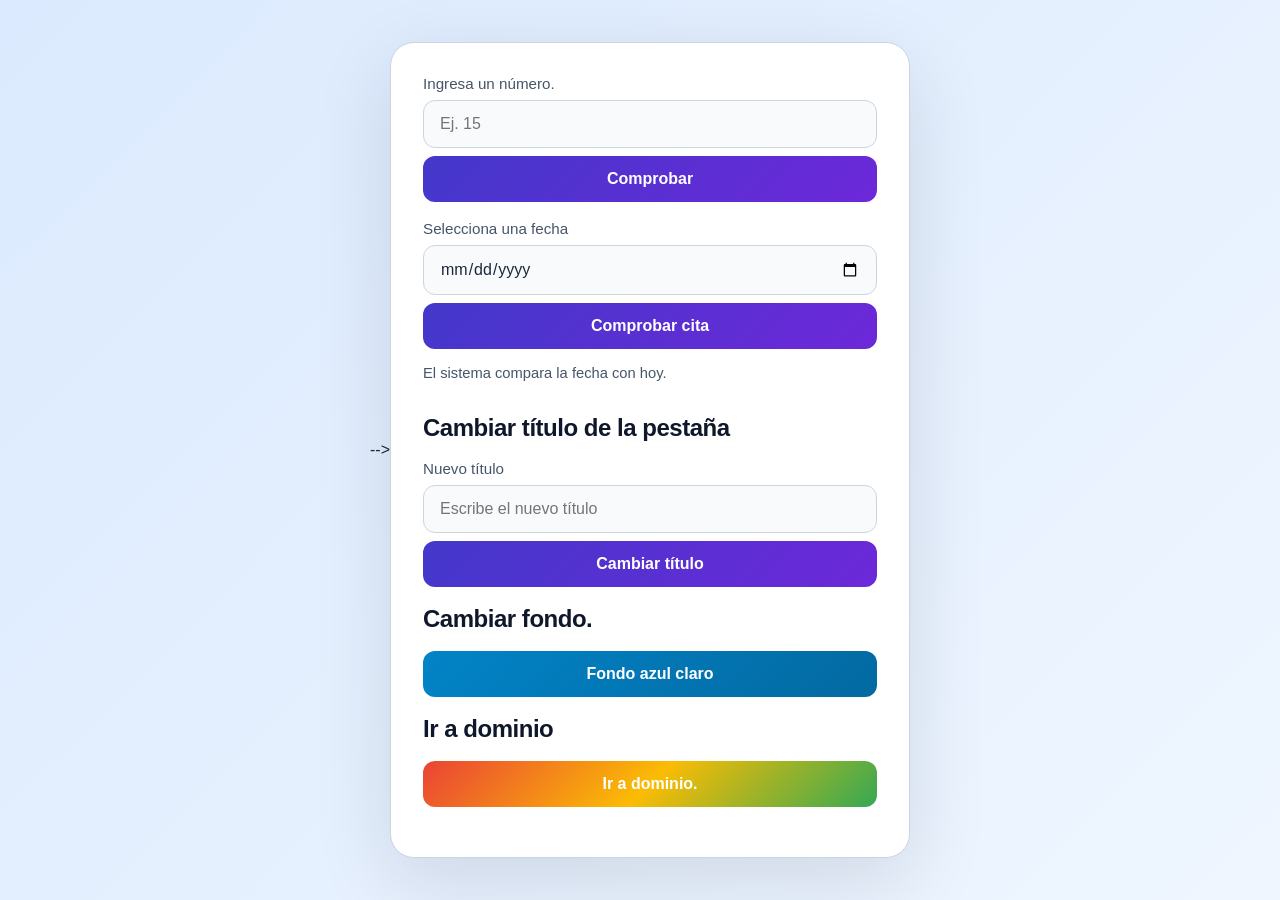
==== index.html @ ba6d97a2 "test" ====
<!DOCTYPE html>
<html lang="en">

<head>
    <meta charset="UTF-8">
    <meta name="viewport" content="width=device-width, initial-scale=1.0">
    <title>Document.</title>
    <link rel="stylesheet" href="c:xampp/htdocs/asset/css/stylos.css">
    <style>
        :root {
            --bg: #eef4ff;
            --card: #ffffff;
            --text: #1d2939;
            --muted: #475569;
            --accent: #4f46e5;
            --border: #cbd5e1;
        }

        * {
            box-sizing: border-box;
        }

        html {
            scroll-behavior: smooth;
        }

        body {
            margin: 0;
            min-height: 100vh;
            background: linear-gradient(135deg, #dbeafe 0%, #eff6ff 100%);
            background-attachment: fixed;
            color: var(--text);
            font-family: -apple-system, BlinkMacSystemFont, "Segoe UI", Roboto, "Helvetica Neue", Arial, sans-serif;
            display: flex;
            align-items: center;
            justify-content: center;
            padding: 16px;
        }

        .page {
            width: 100%;
            max-width: 520px;
            background: var(--card);
            border: 1px solid var(--border);
            border-radius: 20px;
            box-shadow: 0 20px 60px rgba(15, 23, 42, 0.1);
            padding: 24px;
            animation: slideIn 0.4s ease;
        }

        @keyframes slideIn {
            from {
                opacity: 0;
                transform: translateY(10px);
            }

            to {
                opacity: 1;
                transform: translateY(0);
            }
        }

        .page h2 {
            margin-top: 0;
            margin-bottom: 18px;
            color: #0f172a;
            font-size: clamp(1.25rem, 5vw, 1.5rem);
            letter-spacing: -0.02em;
        }

        .field {
            display: grid;
            gap: 8px;
            margin-bottom: 18px;
        }

        label {
            font-size: clamp(0.875rem, 2vw, 0.95rem);
            color: var(--muted);
            font-weight: 500;
        }

        input[type="number"],
        input[type="date"],
        input[type="text"] {
            width: 100%;
            padding: 14px 16px;
            border: 1px solid #cbd5e1;
            border-radius: 12px;
            background: #f8fafc;
            color: var(--text);
            font-size: clamp(0.95rem, 2vw, 1rem);
            transition: border-color 0.2s ease, box-shadow 0.2s ease;
            font-family: inherit;
        }

        input:focus {
            outline: none;
            border-color: var(--accent);
            box-shadow: 0 0 0 4px rgba(79, 70, 229, 0.12);
        }

        .button-row {
            display: grid;
            gap: 10px;
        }

        button {
            cursor: pointer;
            border: none;
            border-radius: 12px;
            padding: 14px 18px;
            font-size: clamp(0.95rem, 2vw, 1rem);
            font-weight: 600;
            color: white;
            background: linear-gradient(135deg, #4338ca 0%, #6d28d9 100%);
            transition: transform 0.15s ease, box-shadow 0.15s ease;
            min-height: 44px;
            font-family: inherit;
            -webkit-tap-highlight-color: transparent;
        }

        button:hover {
            transform: translateY(-2px);
            box-shadow: 0 16px 30px rgba(79, 70, 229, 0.18);
        }

        button:active {
            transform: translateY(0);
        }

        button:focus {
            outline: 2px solid var(--accent);
            outline-offset: 2px;
        }

        .note {
            margin-top: 8px;
            font-size: clamp(0.85rem, 2vw, 0.92rem);
            color: var(--muted);
        }

        /* Mobile First -- Estilos base para móviles */
        @media (max-width: 480px) {
            body {
                padding: 12px;
                min-height: 100dvh;
            }

            .page {
                padding: 20px;
                border-radius: 16px;
            }

            .page h2 {
                margin-bottom: 16px;
            }

            .field {
                gap: 6px;
                margin-bottom: 16px;
            }

            input[type="number"],
            input[type="date"],
            input[type="text"] {
                padding: 12px 14px;
            }

            button {
                padding: 12px 16px;
                min-height: 48px;
                border-radius: 10px;
            }
        }

        /* Tablets */
        @media (min-width: 481px) and (max-width: 768px) {
            body {
                padding: 20px;
            }

            .page {
                padding: 28px;
            }
        }

        /* Desktop */
        @media (min-width: 769px) {
            body {
                padding: 24px;
            }

            .page {
                padding: 32px;
                box-shadow: 0 24px 80px rgba(15, 23, 42, 0.12);
            }

            button:hover {
                transform: translateY(-1px);
            }
        }

        /* Landscape mode en móviles */
        @media (max-height: 500px) and (orientation: landscape) {
            body {
                min-height: auto;
                padding: 10px;
            }

            .page {
                padding: 16px;
                max-height: 90vh;
                overflow-y: auto;
            }

            .page h2 {
                margin-bottom: 12px;
            }

            .field {
                margin-bottom: 12px;
            }
        }

        /* Pantallas grandes */
        @media (min-width: 1024px) {
            .page {
                border-radius: 24px;
            }

            button {
                border-radius: 12px;
            }
        }

        /* Dark mode support */
        @media (prefers-color-scheme: dark) {
            :root {
                --card: #1e293b;
                --text: #f1f5f9;
                --muted: #94a3b8;
                --border: #334155;
            }

            body {
                background: linear-gradient(135deg, #0f172a 0%, #1e293b 100%);
            }

            input[type="number"],
            input[type="date"],
            input[type="text"] {
                background: #334155;
                color: #f1f5f9;
            }
        }

        /* Reduce motion */
        @media (prefers-reduced-motion: reduce) {
            * {
                animation-duration: 0.01ms !important;
                animation-iteration-count: 1 !important;
                transition-duration: 0.01ms !important;
            }
        }
    </style>-->
</head>

<body>
    <div class="page">
        <div class="field">
            <label for="numeroinput">Ingresa un número.</label>
            <input type="number" id="numeroinput" placeholder="Ej. 15">
            <button onclick="comprobar()">Comprobar</button>
        </div>

        <div class="field">
            <label for="dateinput">Selecciona una fecha</label>
            <input type="date" id="dateinput">
            <button onclick="comprobar2()">Comprobar cita</button>
            <p class="note">El sistema compara la fecha con hoy.</p>
        </div>

        <h2>Cambiar título de la pestaña</h2>
        <div class="field">
            <label for="nuevoTitulo">Nuevo título</label>
            <input type="text" id="nuevoTitulo" placeholder="Escribe el nuevo título">
            <button id="btnCambiar">Cambiar título</button>
        </div>

        <h2>Cambiar fondo.</h2>
        <div class="field">
            <button id="btnAzul" style="background: linear-gradient(135deg, #0284c7 0%, #0369a1 100%);">Fondo azul
                claro</button>
        </div>

        <h2>Ir a dominio</h2>
        <div class="field">
            <button id="btnGoogle"
                style="background: linear-gradient(135deg, #ea4335 0%, #fbbc04 50%, #34a853 100%);">Ir a
                dominio.</button>
        </div>
    </div>

    <script>

        document.getElementById("btnCambiar").addEventListener("click", () => {
            const titulo = document.getElementById("nuevoTitulo").value;

            if (titulo.trim() !== "") {
                document.title = titulo;
            }
        });

        document.getElementById("btnAzul").addEventListener("click", () => {
            document.body.style.background = "linear-gradient(135deg, #7dd3fc 0%, #38bdf8 100%)";
        });

        document.getElementById("btnGoogle").addEventListener("click", () => {
            window.location.href = "https://confident-perlman.87-106-228-101.plesk.page/";
        });







        function comprobar() {
            let numeroInput = document.getElementById("numeroinput").value;

            if (numeroInput > 0) {
                alert("positivo");
            }
            else { alert("negativo"); }

        }

        function comprobar2() {
            let ahora = new Date();
            //let aqui = ahora.toLocaleDateString('es-ES');

            let anio = ahora.getFullYear(); // Año (4 dígitos)
            let mes = ahora.getMonth() + 1; // Mes (0 = enero, 11 = diciembre)
            let dia = ahora.getDate(); // Día del mes (1-31)

            let aqui =
                String(anio).padStart(2, '0') + '-' +
                String(mes).padStart(2, '0') + '-' +
                dia;

            let dateInput = document.getElementById("dateinput").value;

            console.log(aqui);

            console.log(dateInput);

            if (aqui === dateInput) {
                alert("Hoy es tu cita");
            }

            else if (aqui > dateInput) {
                alert("perdiste la cita");
            }

            else {
                alert("tu cita sera en brebe");
            }


        }


    </script>
</body>

</html>
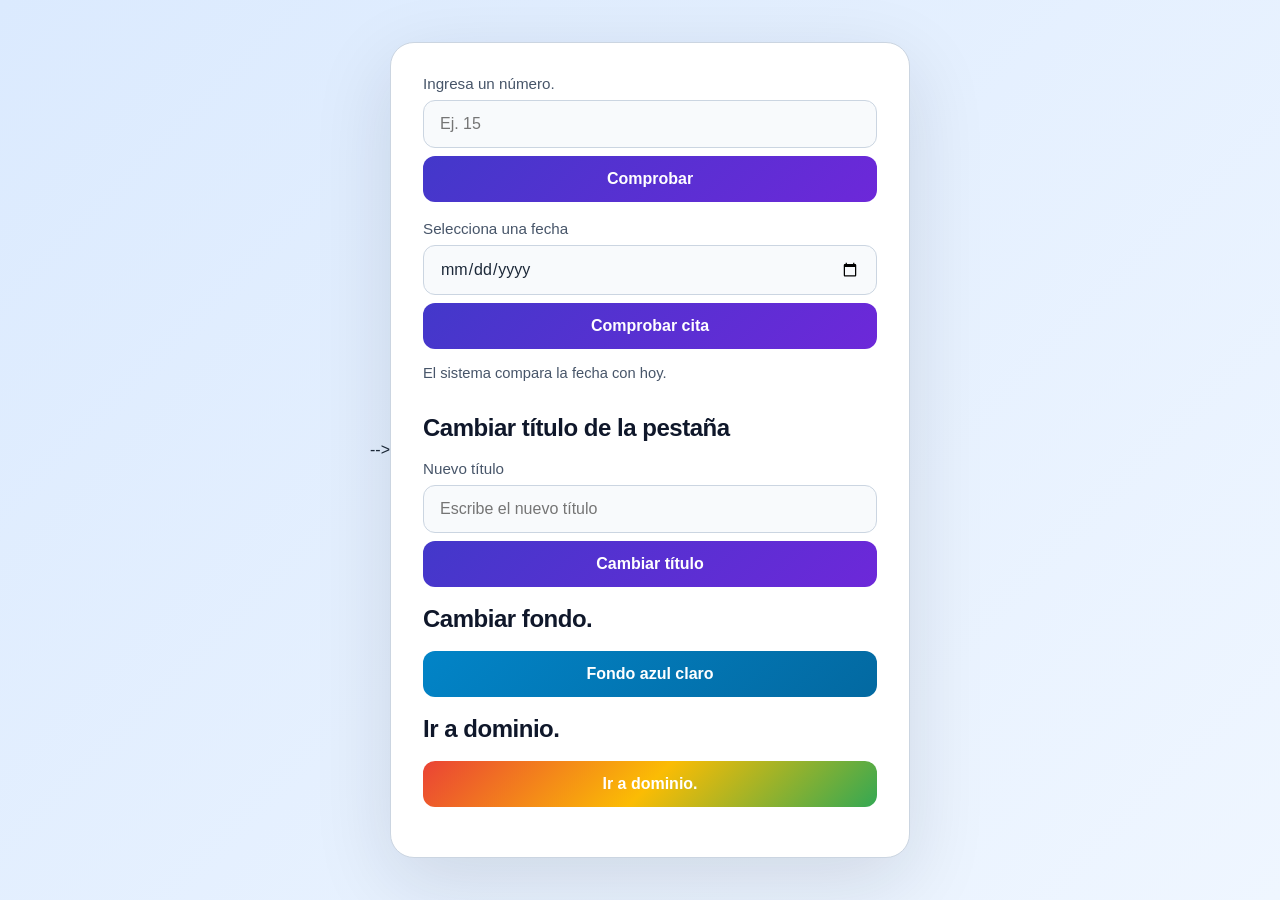
==== commit bb8e890e: "test" ====
--- a/index.html
+++ b/index.html
@@ -294,7 +294,7 @@
                 claro</button>
         </div>
 
-        <h2>Ir a dominio</h2>
+        <h2>Ir a dominio.</h2>
         <div class="field">
             <button id="btnGoogle"
                 style="background: linear-gradient(135deg, #ea4335 0%, #fbbc04 50%, #34a853 100%);">Ir a
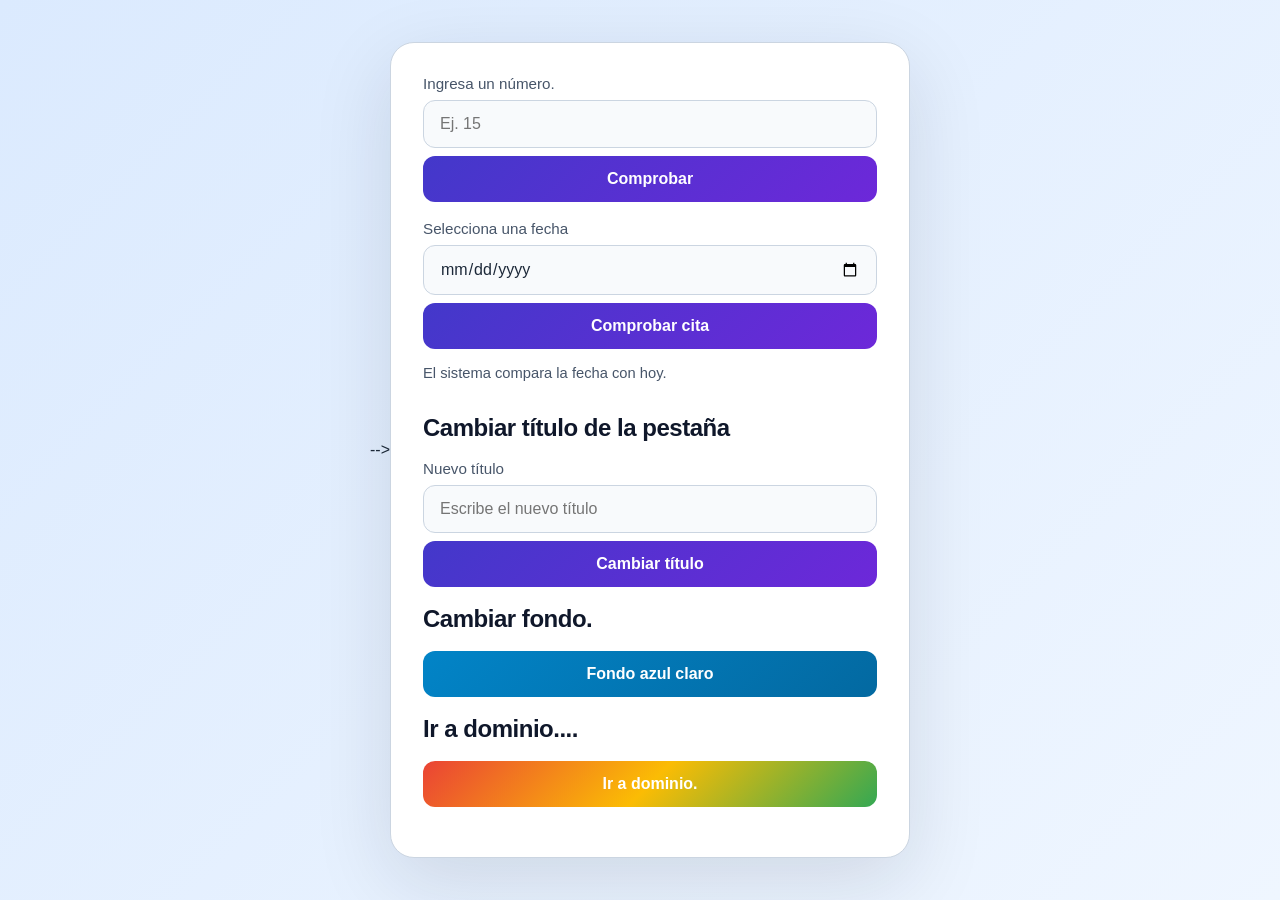
==== commit 8b054c36: "test" ====
--- a/index.html
+++ b/index.html
@@ -294,7 +294,7 @@
                 claro</button>
         </div>
 
-        <h2>Ir a dominio.</h2>
+        <h2>Ir a dominio....</h2>
         <div class="field">
             <button id="btnGoogle"
                 style="background: linear-gradient(135deg, #ea4335 0%, #fbbc04 50%, #34a853 100%);">Ir a
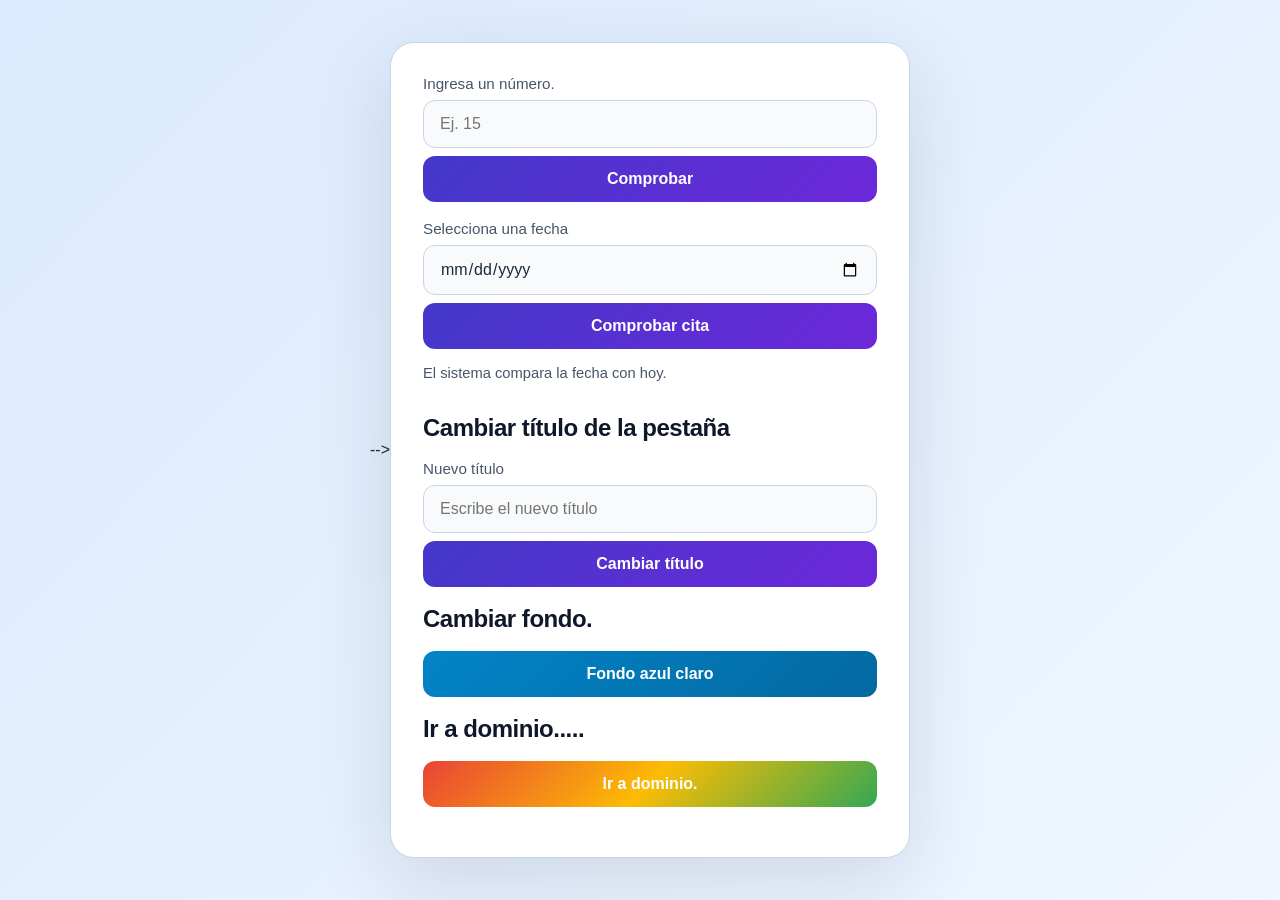
==== commit 05b811b8: "test" ====
--- a/index.html
+++ b/index.html
@@ -294,7 +294,7 @@
                 claro</button>
         </div>
 
-        <h2>Ir a dominio....</h2>
+        <h2>Ir a dominio.....</h2>
         <div class="field">
             <button id="btnGoogle"
                 style="background: linear-gradient(135deg, #ea4335 0%, #fbbc04 50%, #34a853 100%);">Ir a
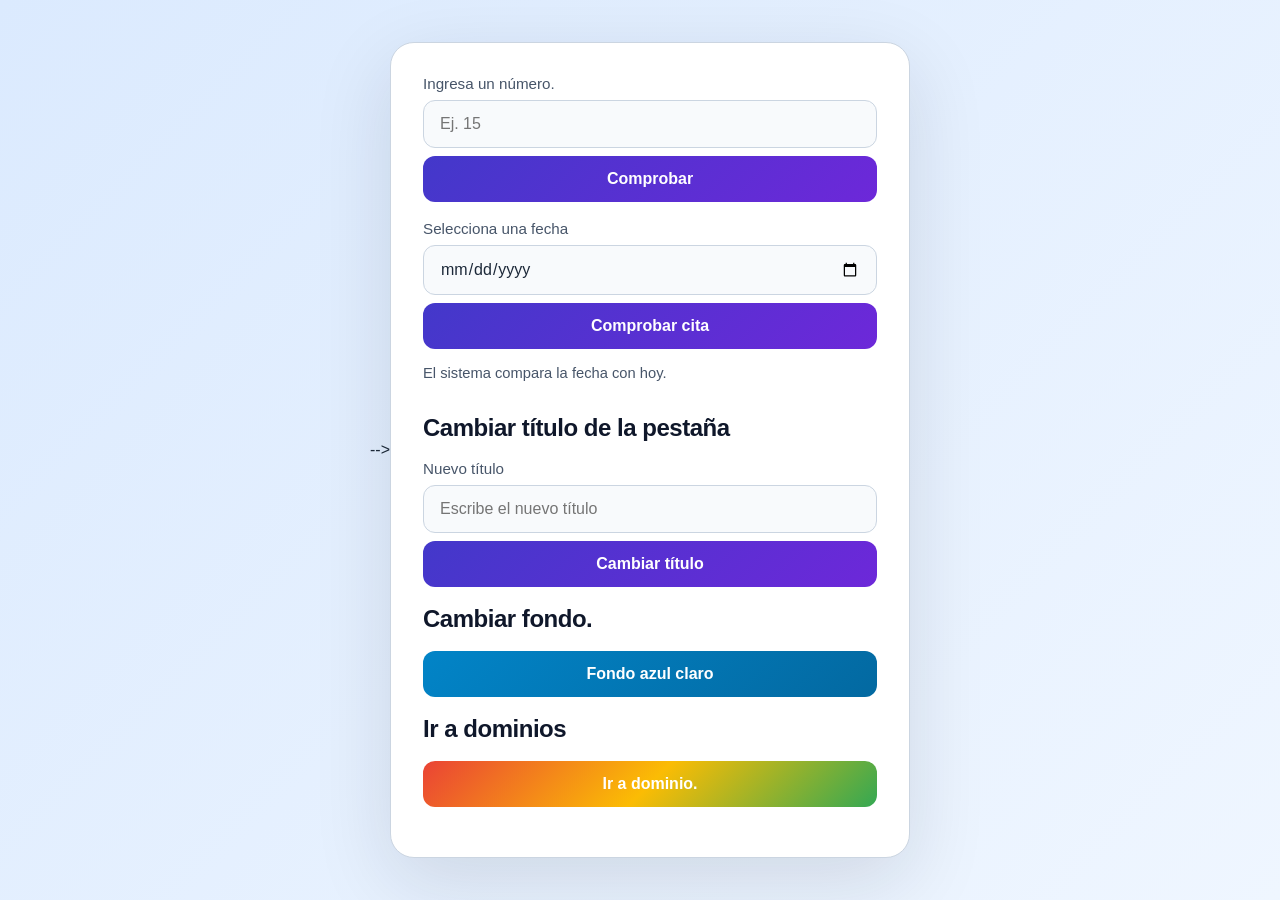
==== commit b56e6a91: "test" ====
--- a/index.html
+++ b/index.html
@@ -294,7 +294,7 @@
                 claro</button>
         </div>
 
-        <h2>Ir a dominio.....</h2>
+        <h2>Ir a dominios</h2>
         <div class="field">
             <button id="btnGoogle"
                 style="background: linear-gradient(135deg, #ea4335 0%, #fbbc04 50%, #34a853 100%);">Ir a
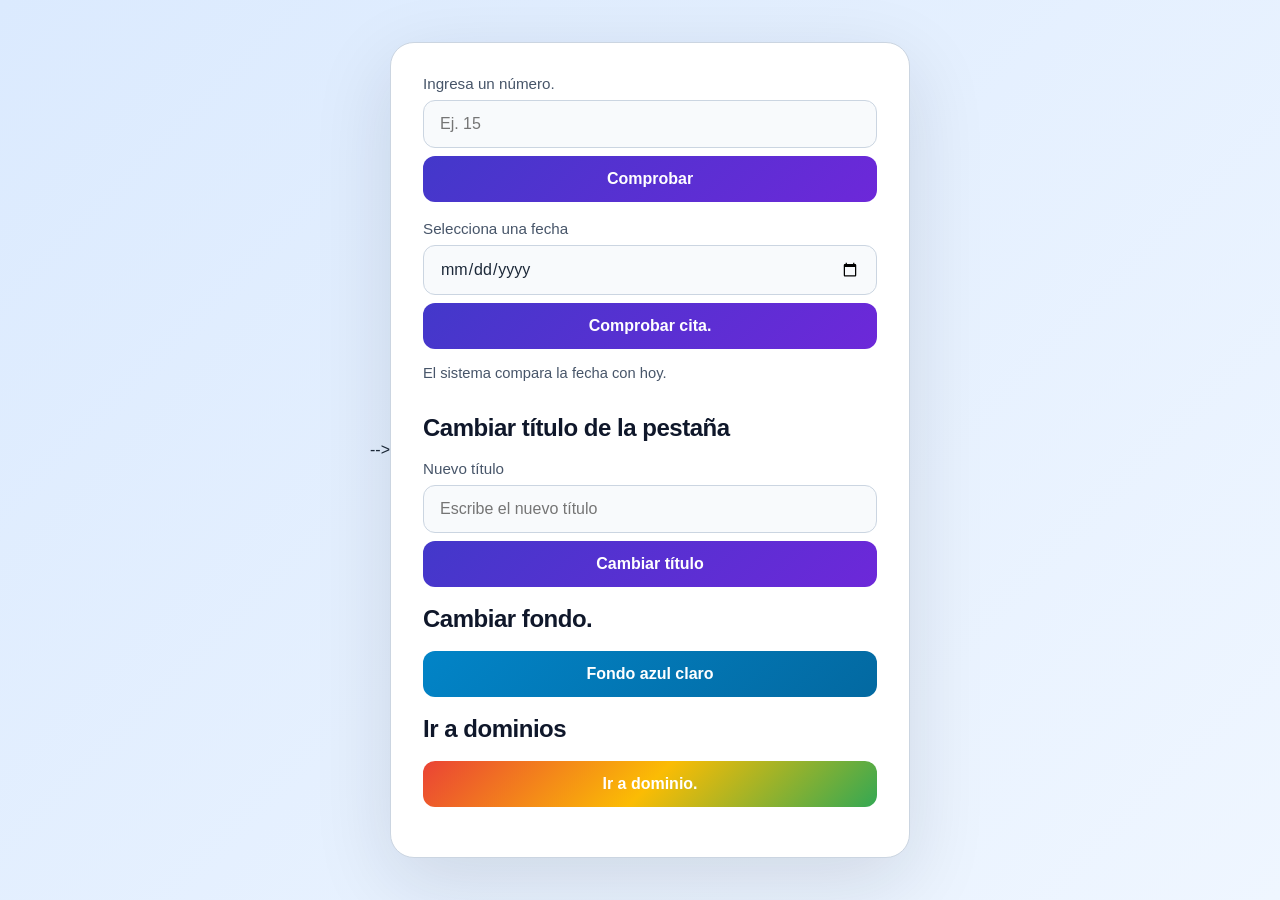
==== commit 30fd0ac1: "test" ====
--- a/index.html
+++ b/index.html
@@ -277,7 +277,7 @@
         <div class="field">
             <label for="dateinput">Selecciona una fecha</label>
             <input type="date" id="dateinput">
-            <button onclick="comprobar2()">Comprobar cita</button>
+            <button onclick="comprobar2()">Comprobar cita.</button>
             <p class="note">El sistema compara la fecha con hoy.</p>
         </div>
 
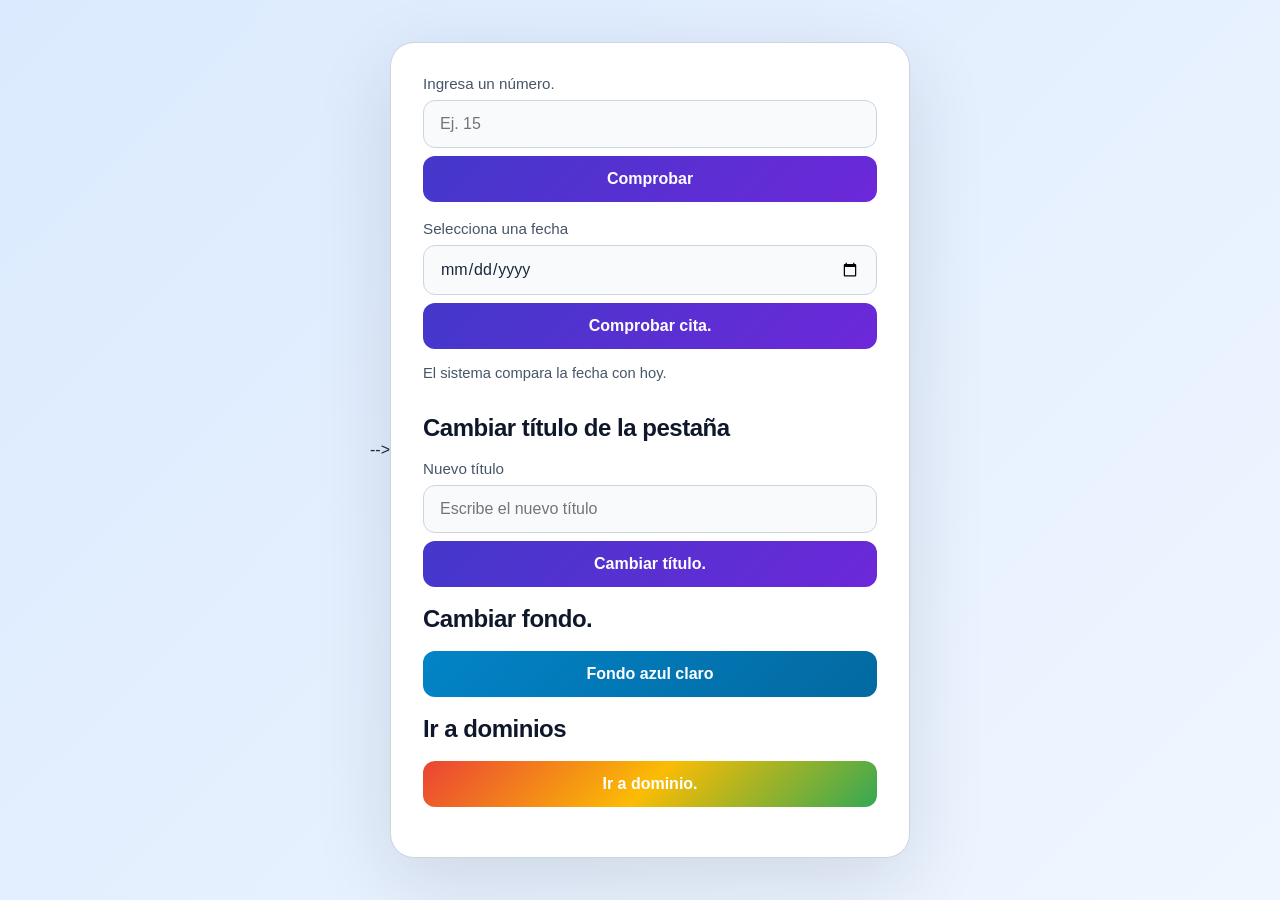
==== commit 30d99fdd: "test6" ====
--- a/index.html
+++ b/index.html
@@ -285,7 +285,7 @@
         <div class="field">
             <label for="nuevoTitulo">Nuevo título</label>
             <input type="text" id="nuevoTitulo" placeholder="Escribe el nuevo título">
-            <button id="btnCambiar">Cambiar título</button>
+            <button id="btnCambiar">Cambiar título.</button>
         </div>
 
         <h2>Cambiar fondo.</h2>
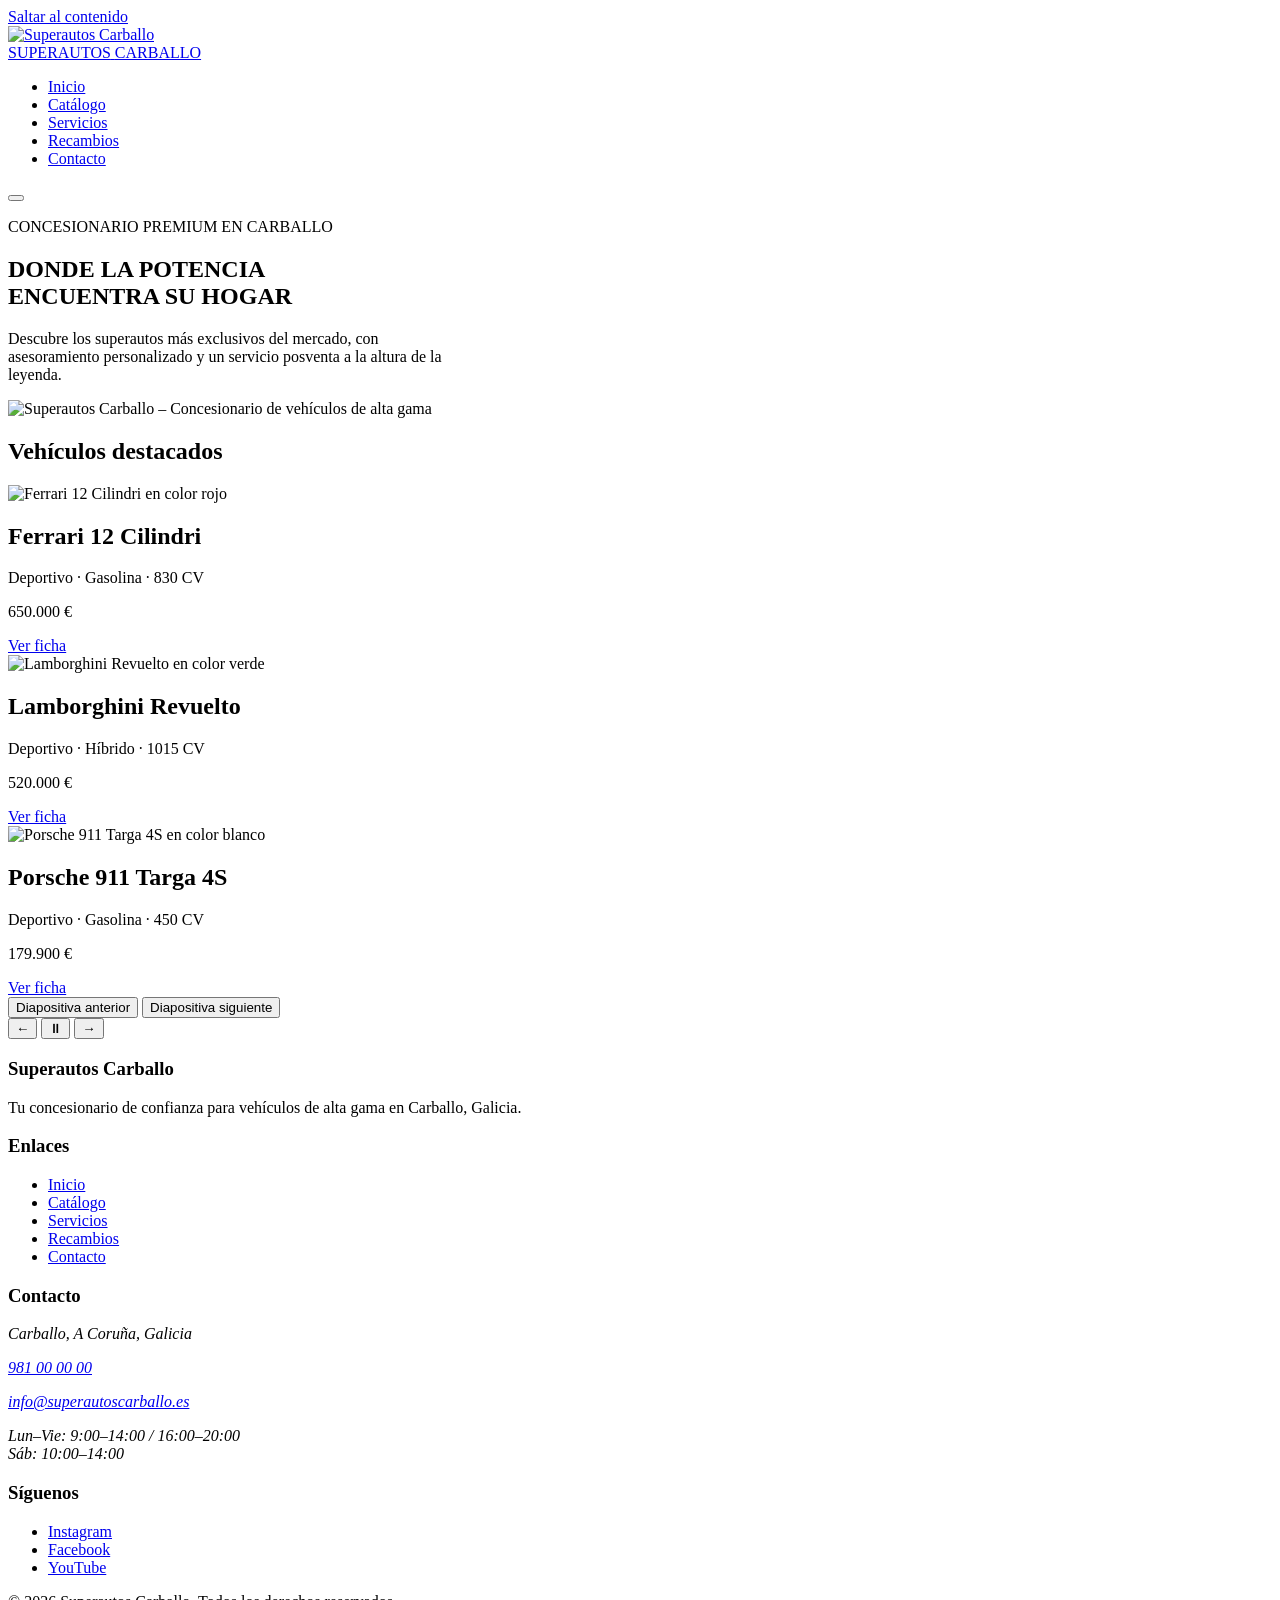
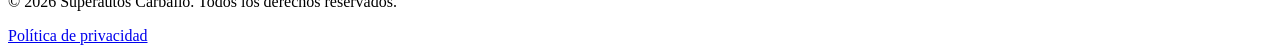
==== commit e326c8fc: "Add files via upload" ====
--- a/index.html
+++ b/index.html
@@ -1,377 +1,154 @@
-<!DOCTYPE html>
-<html lang="en">
-
+﻿<!DOCTYPE html>
+<html lang="es">
 <head>
     <meta charset="UTF-8">
     <meta name="viewport" content="width=device-width, initial-scale=1.0">
-    <title>Document.</title>
-    <link rel="stylesheet" href="c:xampp/htdocs/asset/css/stylos.css">
-    <style>
-        :root {
-            --bg: #eef4ff;
-            --card: #ffffff;
-            --text: #1d2939;
-            --muted: #475569;
-            --accent: #4f46e5;
-            --border: #cbd5e1;
-        }
+    <title>Superautos Carballo – Concesionario de coches de alta gama.</title>
+</head>
+<body>
 
-        * {
-            box-sizing: border-box;
-        }
+    <a href="#contenido-principal" class="saltar-al-contenido">Saltar al contenido</a>
 
-        html {
-            scroll-behavior: smooth;
-        }
+    <header class="site-header">
+        <div class="contenedor">
+            <a href="index.html" class="logo">
+                <img src="../app/assets/img/logo.jpg" alt="Superautos Carballo" class="logo-img">
+                <div class="logo-texto">
+                    <span class="logo-nombre">SUPERAUTOS</span>
+                    <span class="logo-sub">CARBALLO</span>
+                </div>
+            </a>
 
-        body {
-            margin: 0;
-            min-height: 100vh;
-            background: linear-gradient(135deg, #dbeafe 0%, #eff6ff 100%);
-            background-attachment: fixed;
-            color: var(--text);
-            font-family: -apple-system, BlinkMacSystemFont, "Segoe UI", Roboto, "Helvetica Neue", Arial, sans-serif;
-            display: flex;
-            align-items: center;
-            justify-content: center;
-            padding: 16px;
-        }
+            <nav aria-label="Navegación principal">
+                <ul class="menu-principal" role="menubar">
+                    <li role="none"><a href="index.html" role="menuitem" aria-current="page">Inicio</a></li>
+                    <li role="none"><a href="catalogo.html" role="menuitem">Catálogo</a></li>
+                    <li role="none"><a href="servicios.html" role="menuitem">Servicios</a></li>
+                    <li role="none"><a href="recambios.html" role="menuitem">Recambios</a></li>
+                    <li role="none"><a href="contacto.html" role="menuitem">Contacto</a></li>
+                </ul>
+            </nav>
 
-        .page {
-            width: 100%;
-            max-width: 520px;
-            background: var(--card);
-            border: 1px solid var(--border);
-            border-radius: 20px;
-            box-shadow: 0 20px 60px rgba(15, 23, 42, 0.1);
-            padding: 24px;
-            animation: slideIn 0.4s ease;
-        }
+            <button class="btn-hamburguesa" aria-label="Abrir menú de navegación" aria-expanded="false" aria-controls="menu-movil">
+                <span class="linea-hamburguesa"></span>
+                <span class="linea-hamburguesa"></span>
+                <span class="linea-hamburguesa"></span>
+            </button>
+        </div>
+    </header>
 
-        @keyframes slideIn {
-            from {
-                opacity: 0;
-                transform: translateY(10px);
-            }
+    <section class="hero-home" aria-label="Superautos Carballo">
+        <div class="hero-texto-centro">
+            <p class="hero-texto-superior">CONCESIONARIO PREMIUM EN CARBALLO</p>
+            <h1 class="hero-titulo-impacto">DONDE LA POTENCIA<br>ENCUENTRA SU HOGAR</h1>
+            <p class="hero-texto-descriptivo">Descubre los superautos más exclusivos del mercado, con<br>asesoramiento personalizado y un servicio posventa a la altura de la<br>leyenda.</p>
+        </div>
+        <img src="../app/assets/img/hero.webp" alt="Superautos Carballo – Concesionario de vehículos de alta gama">
+    </section>
 
-            to {
-                opacity: 1;
-                transform: translateY(0);
-            }
-        }
+    <main id="contenido-principal">
 
-        .page h2 {
-            margin-top: 0;
-            margin-bottom: 18px;
-            color: #0f172a;
-            font-size: clamp(1.25rem, 5vw, 1.5rem);
-            letter-spacing: -0.02em;
-        }
+        <h2 class="titulo-destacados">Vehículos destacados</h2>
 
-        .field {
-            display: grid;
-            gap: 8px;
-            margin-bottom: 18px;
-        }
+        <section class="hero-carrusel" aria-label="Vehículos destacados">
+            <div id="carrusel-destacados" class="carousel slide" data-bs-ride="carousel">
+                <div class="carousel-inner">
+                    <div class="carousel-item active">
+                        <img src="../app/assets/img/Ferrari/ferrari_12_cilindri@3x.webp" alt="Ferrari 12 Cilindri en color rojo">
+                        <div class="carousel-caption">
+                            <h2>Ferrari 12 Cilindri</h2>
+                            <p>Deportivo · Gasolina · 830 CV</p>
+                            <p class="precio-destacado">650.000 €</p>
+                            <a href="ficha_vehiculo.html?id=ferrari-12-cilindri" class="btn-principal">Ver ficha</a>
+                        </div>
+                    </div>
+                    <div class="carousel-item">
+                        <img src="../app/assets/img/Lamborghini/lamborghini_rebuelt@3x.webp" alt="Lamborghini Revuelto en color verde">
+                        <div class="carousel-caption">
+                            <h2>Lamborghini Revuelto</h2>
+                            <p>Deportivo · Híbrido · 1015 CV</p>
+                            <p class="precio-destacado">520.000 €</p>
+                            <a href="ficha_vehiculo.html?id=lamborghini-revuelto" class="btn-principal">Ver ficha</a>
+                        </div>
+                    </div>
+                    <div class="carousel-item">
+                        <img src="../app/assets/img/porche/porche_911_targa_4s@3x.webp" alt="Porsche 911 Targa 4S en color blanco">
+                        <div class="carousel-caption">
+                            <h2>Porsche 911 Targa 4S</h2>
+                            <p>Deportivo · Gasolina · 450 CV</p>
+                            <p class="precio-destacado">179.900 €</p>
+                            <a href="ficha_vehiculo.html?id=porsche-911-targa-4s" class="btn-principal">Ver ficha</a>
+                        </div>
+                    </div>
+                </div>
+                <button class="carousel-control-prev" type="button" data-bs-target="#carrusel-destacados" data-bs-slide="prev">
+                    <span class="carousel-control-prev-icon" aria-hidden="true"></span>
+                    <span class="visually-hidden">Diapositiva anterior</span>
+                </button>
+                <button class="carousel-control-next" type="button" data-bs-target="#carrusel-destacados" data-bs-slide="next">
+                    <span class="carousel-control-next-icon" aria-hidden="true"></span>
+                    <span class="visually-hidden">Diapositiva siguiente</span>
+                </button>
+            </div>
 
-        label {
-            font-size: clamp(0.875rem, 2vw, 0.95rem);
-            color: var(--muted);
-            font-weight: 500;
-        }
+            <div class="controles-carrusel-abajo">
+                <button class="btn-control-carrusel" type="button" data-bs-target="#carrusel-destacados" data-bs-slide="prev" aria-label="Diapositiva anterior">←</button>
+                <button class="btn-control-carrusel btn-pausa" type="button" aria-label="Pausar carrusel">⏸</button>
+                <button class="btn-control-carrusel" type="button" data-bs-target="#carrusel-destacados" data-bs-slide="next" aria-label="Diapositiva siguiente">→</button>
+            </div>
+        </section>
 
-        input[type="number"],
-        input[type="date"],
-        input[type="text"] {
-            width: 100%;
-            padding: 14px 16px;
-            border: 1px solid #cbd5e1;
-            border-radius: 12px;
-            background: #f8fafc;
-            color: var(--text);
-            font-size: clamp(0.95rem, 2vw, 1rem);
-            transition: border-color 0.2s ease, box-shadow 0.2s ease;
-            font-family: inherit;
-        }
+    </main>
 
-        input:focus {
-            outline: none;
-            border-color: var(--accent);
-            box-shadow: 0 0 0 4px rgba(79, 70, 229, 0.12);
-        }
+    <footer class="site-footer">
+        <div class="contenedor">
+            <div class="fila-footer">
+                <div class="columna-footer">
+                    <h3>Superautos Carballo</h3>
+                    <p>Tu concesionario de confianza para vehículos de alta gama en Carballo, Galicia.</p>
+                </div>
 
-        .button-row {
-            display: grid;
-            gap: 10px;
-        }
+                <div class="columna-footer">
+                    <h3>Enlaces</h3>
+                    <ul>
+                        <li><a href="index.html">Inicio</a></li>
+                        <li><a href="catalogo.html">Catálogo</a></li>
+                        <li><a href="servicios.html">Servicios</a></li>
+                        <li><a href="recambios.html">Recambios</a></li>
+                        <li><a href="contacto.html">Contacto</a></li>
+                    </ul>
+                </div>
 
-        button {
-            cursor: pointer;
-            border: none;
-            border-radius: 12px;
-            padding: 14px 18px;
-            font-size: clamp(0.95rem, 2vw, 1rem);
-            font-weight: 600;
-            color: white;
-            background: linear-gradient(135deg, #4338ca 0%, #6d28d9 100%);
-            transition: transform 0.15s ease, box-shadow 0.15s ease;
-            min-height: 44px;
-            font-family: inherit;
-            -webkit-tap-highlight-color: transparent;
-        }
+                <div class="columna-footer">
+                    <h3>Contacto</h3>
+                    <address>
+                        <p>Carballo, A Coruña, Galicia</p>
+                        <p><a href="tel:+34981000000">981 00 00 00</a></p>
+                        <p><a href="mailto:info@superautoscarballo.es">info@superautoscarballo.es</a></p>
+                        <p>Lun–Vie: 9:00–14:00 / 16:00–20:00<br>Sáb: 10:00–14:00</p>
+                    </address>
+                </div>
 
-        button:hover {
-            transform: translateY(-2px);
-            box-shadow: 0 16px 30px rgba(79, 70, 229, 0.18);
-        }
-
-        button:active {
-            transform: translateY(0);
-        }
-
-        button:focus {
-            outline: 2px solid var(--accent);
-            outline-offset: 2px;
-        }
-
-        .note {
-            margin-top: 8px;
-            font-size: clamp(0.85rem, 2vw, 0.92rem);
-            color: var(--muted);
-        }
-
-        /* Mobile First -- Estilos base para móviles */
-        @media (max-width: 480px) {
-            body {
-                padding: 12px;
-                min-height: 100dvh;
-            }
-
-            .page {
-                padding: 20px;
-                border-radius: 16px;
-            }
-
-            .page h2 {
-                margin-bottom: 16px;
-            }
-
-            .field {
-                gap: 6px;
-                margin-bottom: 16px;
-            }
-
-            input[type="number"],
-            input[type="date"],
-            input[type="text"] {
-                padding: 12px 14px;
-            }
-
-            button {
-                padding: 12px 16px;
-                min-height: 48px;
-                border-radius: 10px;
-            }
-        }
-
-        /* Tablets */
-        @media (min-width: 481px) and (max-width: 768px) {
-            body {
-                padding: 20px;
-            }
-
-            .page {
-                padding: 28px;
-            }
-        }
-
-        /* Desktop */
-        @media (min-width: 769px) {
-            body {
-                padding: 24px;
-            }
-
-            .page {
-                padding: 32px;
-                box-shadow: 0 24px 80px rgba(15, 23, 42, 0.12);
-            }
-
-            button:hover {
-                transform: translateY(-1px);
-            }
-        }
-
-        /* Landscape mode en móviles */
-        @media (max-height: 500px) and (orientation: landscape) {
-            body {
-                min-height: auto;
-                padding: 10px;
-            }
-
-            .page {
-                padding: 16px;
-                max-height: 90vh;
-                overflow-y: auto;
-            }
-
-            .page h2 {
-                margin-bottom: 12px;
-            }
-
-            .field {
-                margin-bottom: 12px;
-            }
-        }
-
-        /* Pantallas grandes */
-        @media (min-width: 1024px) {
-            .page {
-                border-radius: 24px;
-            }
-
-            button {
-                border-radius: 12px;
-            }
-        }
-
-        /* Dark mode support */
-        @media (prefers-color-scheme: dark) {
-            :root {
-                --card: #1e293b;
-                --text: #f1f5f9;
-                --muted: #94a3b8;
-                --border: #334155;
-            }
-
-            body {
-                background: linear-gradient(135deg, #0f172a 0%, #1e293b 100%);
-            }
-
-            input[type="number"],
-            input[type="date"],
-            input[type="text"] {
-                background: #334155;
-                color: #f1f5f9;
-            }
-        }
-
-        /* Reduce motion */
-        @media (prefers-reduced-motion: reduce) {
-            * {
-                animation-duration: 0.01ms !important;
-                animation-iteration-count: 1 !important;
-                transition-duration: 0.01ms !important;
-            }
-        }
-    </style>-->
-</head>
-
-<body>
-    <div class="page">
-        <div class="field">
-            <label for="numeroinput">Ingresa un número.</label>
-            <input type="number" id="numeroinput" placeholder="Ej. 15">
-            <button onclick="comprobar()">Comprobar</button>
+                <div class="columna-footer">
+                    <h3>Síguenos</h3>
+                    <ul class="redes-sociales">
+                        <li><a href="https://www.instagram.com/" target="_blank" rel="noopener" aria-label="Instagram de Superautos Carballo">Instagram</a></li>
+                        <li><a href="https://www.facebook.com/" target="_blank" rel="noopener" aria-label="Facebook de Superautos Carballo">Facebook</a></li>
+                        <li><a href="https://www.youtube.com/" target="_blank" rel="noopener" aria-label="YouTube de Superautos Carballo">YouTube</a></li>
+                    </ul>
+                </div>
+            </div>
         </div>
 
-        <div class="field">
-            <label for="dateinput">Selecciona una fecha</label>
-            <input type="date" id="dateinput">
-            <button onclick="comprobar2()">Comprobar cita.</button>
-            <p class="note">El sistema compara la fecha con hoy.</p>
+        <div class="contenedor">
+            <div class="pie-footer">
+                <p>&copy; 2026 Superautos Carballo. Todos los derechos reservados.</p>
+                <nav aria-label="Legal">
+                    <a href="privacidad.html">Política de privacidad</a>
+                </nav>
+            </div>
         </div>
+    </footer>
 
-        <h2>Cambiar título de la pestaña</h2>
-        <div class="field">
-            <label for="nuevoTitulo">Nuevo título</label>
-            <input type="text" id="nuevoTitulo" placeholder="Escribe el nuevo título">
-            <button id="btnCambiar">Cambiar título.</button>
-        </div>
-
-        <h2>Cambiar fondo.</h2>
-        <div class="field">
-            <button id="btnAzul" style="background: linear-gradient(135deg, #0284c7 0%, #0369a1 100%);">Fondo azul
-                claro</button>
-        </div>
-
-        <h2>Ir a dominios</h2>
-        <div class="field">
-            <button id="btnGoogle"
-                style="background: linear-gradient(135deg, #ea4335 0%, #fbbc04 50%, #34a853 100%);">Ir a
-                dominio.</button>
-        </div>
-    </div>
-
-    <script>
-
-        document.getElementById("btnCambiar").addEventListener("click", () => {
-            const titulo = document.getElementById("nuevoTitulo").value;
-
-            if (titulo.trim() !== "") {
-                document.title = titulo;
-            }
-        });
-
-        document.getElementById("btnAzul").addEventListener("click", () => {
-            document.body.style.background = "linear-gradient(135deg, #7dd3fc 0%, #38bdf8 100%)";
-        });
-
-        document.getElementById("btnGoogle").addEventListener("click", () => {
-            window.location.href = "https://confident-perlman.87-106-228-101.plesk.page/";
-        });
-
-
-
-
-
-
-
-        function comprobar() {
-            let numeroInput = document.getElementById("numeroinput").value;
-
-            if (numeroInput > 0) {
-                alert("positivo");
-            }
-            else { alert("negativo"); }
-
-        }
-
-        function comprobar2() {
-            let ahora = new Date();
-            //let aqui = ahora.toLocaleDateString('es-ES');
-
-            let anio = ahora.getFullYear(); // Año (4 dígitos)
-            let mes = ahora.getMonth() + 1; // Mes (0 = enero, 11 = diciembre)
-            let dia = ahora.getDate(); // Día del mes (1-31)
-
-            let aqui =
-                String(anio).padStart(2, '0') + '-' +
-                String(mes).padStart(2, '0') + '-' +
-                dia;
-
-            let dateInput = document.getElementById("dateinput").value;
-
-            console.log(aqui);
-
-            console.log(dateInput);
-
-            if (aqui === dateInput) {
-                alert("Hoy es tu cita");
-            }
-
-            else if (aqui > dateInput) {
-                alert("perdiste la cita");
-            }
-
-            else {
-                alert("tu cita sera en brebe");
-            }
-
-
-        }
-
-
-    </script>
 </body>
-
-</html>+</html>
